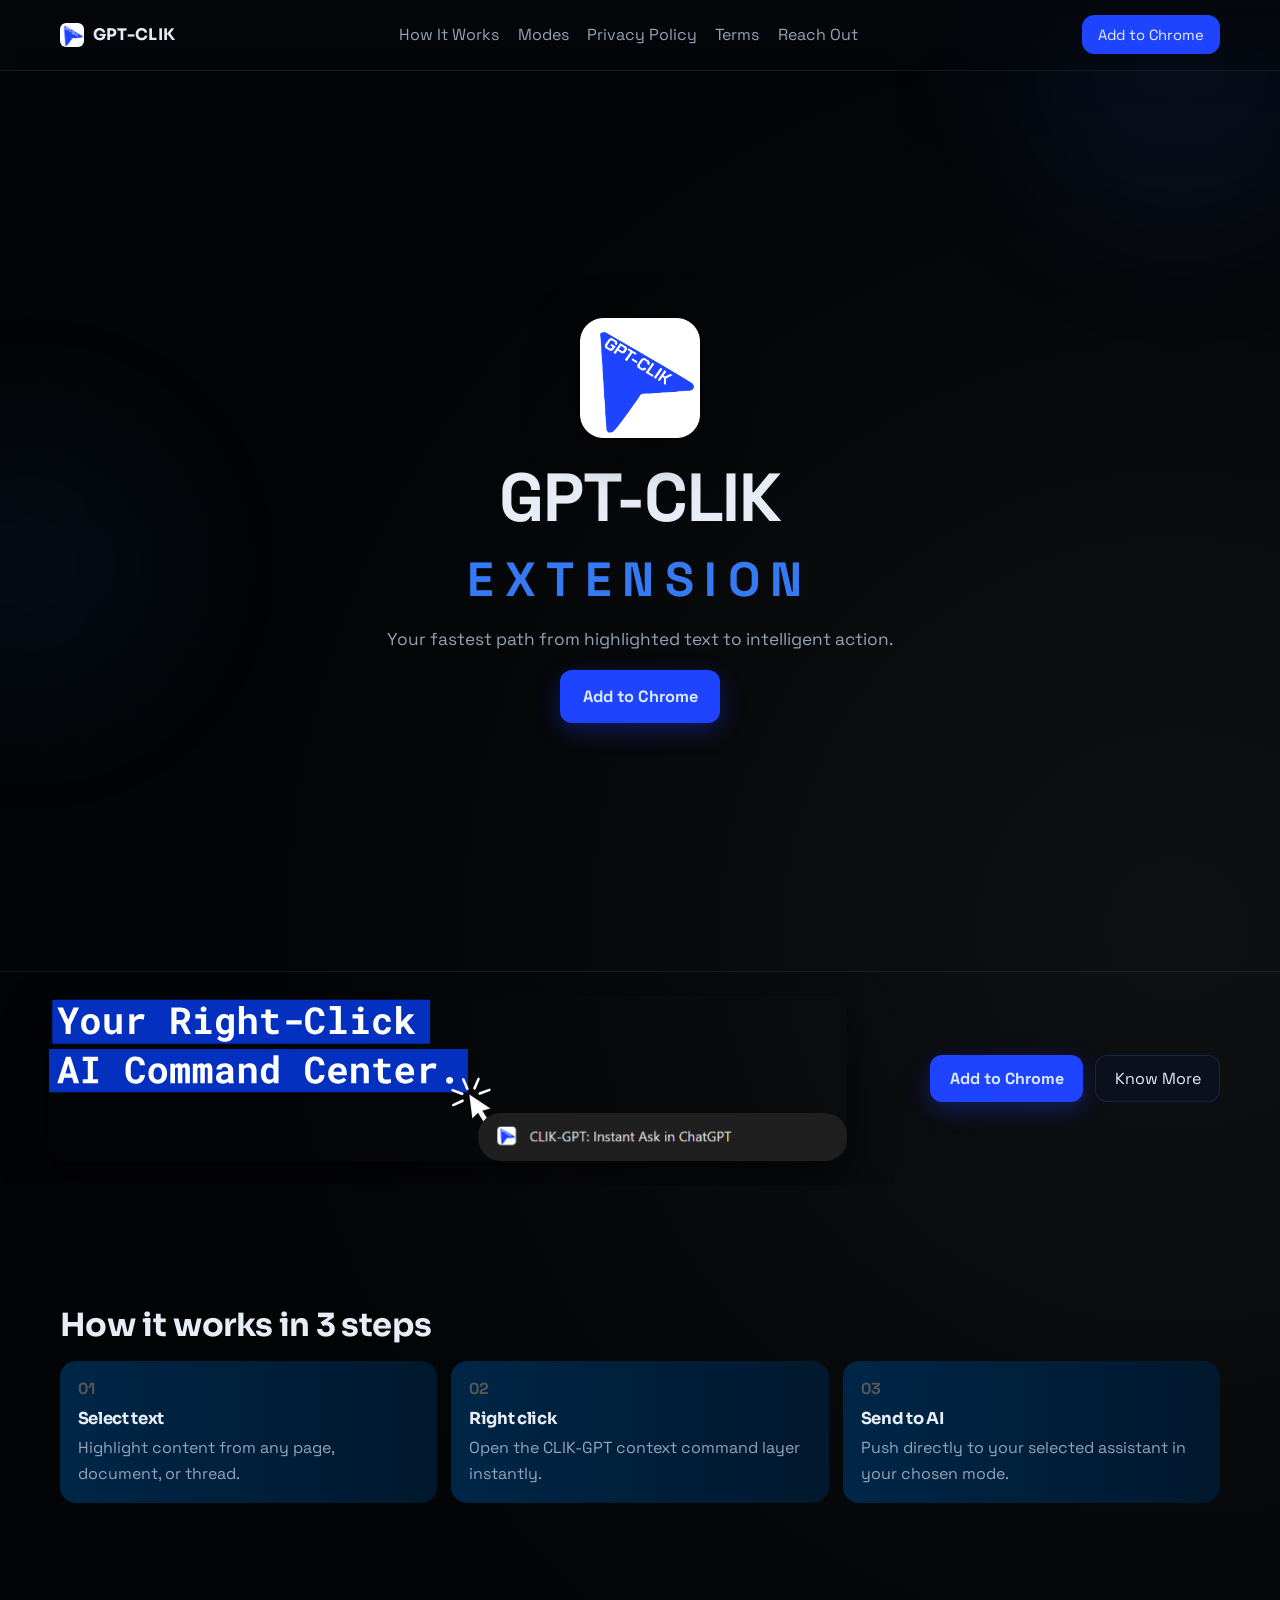
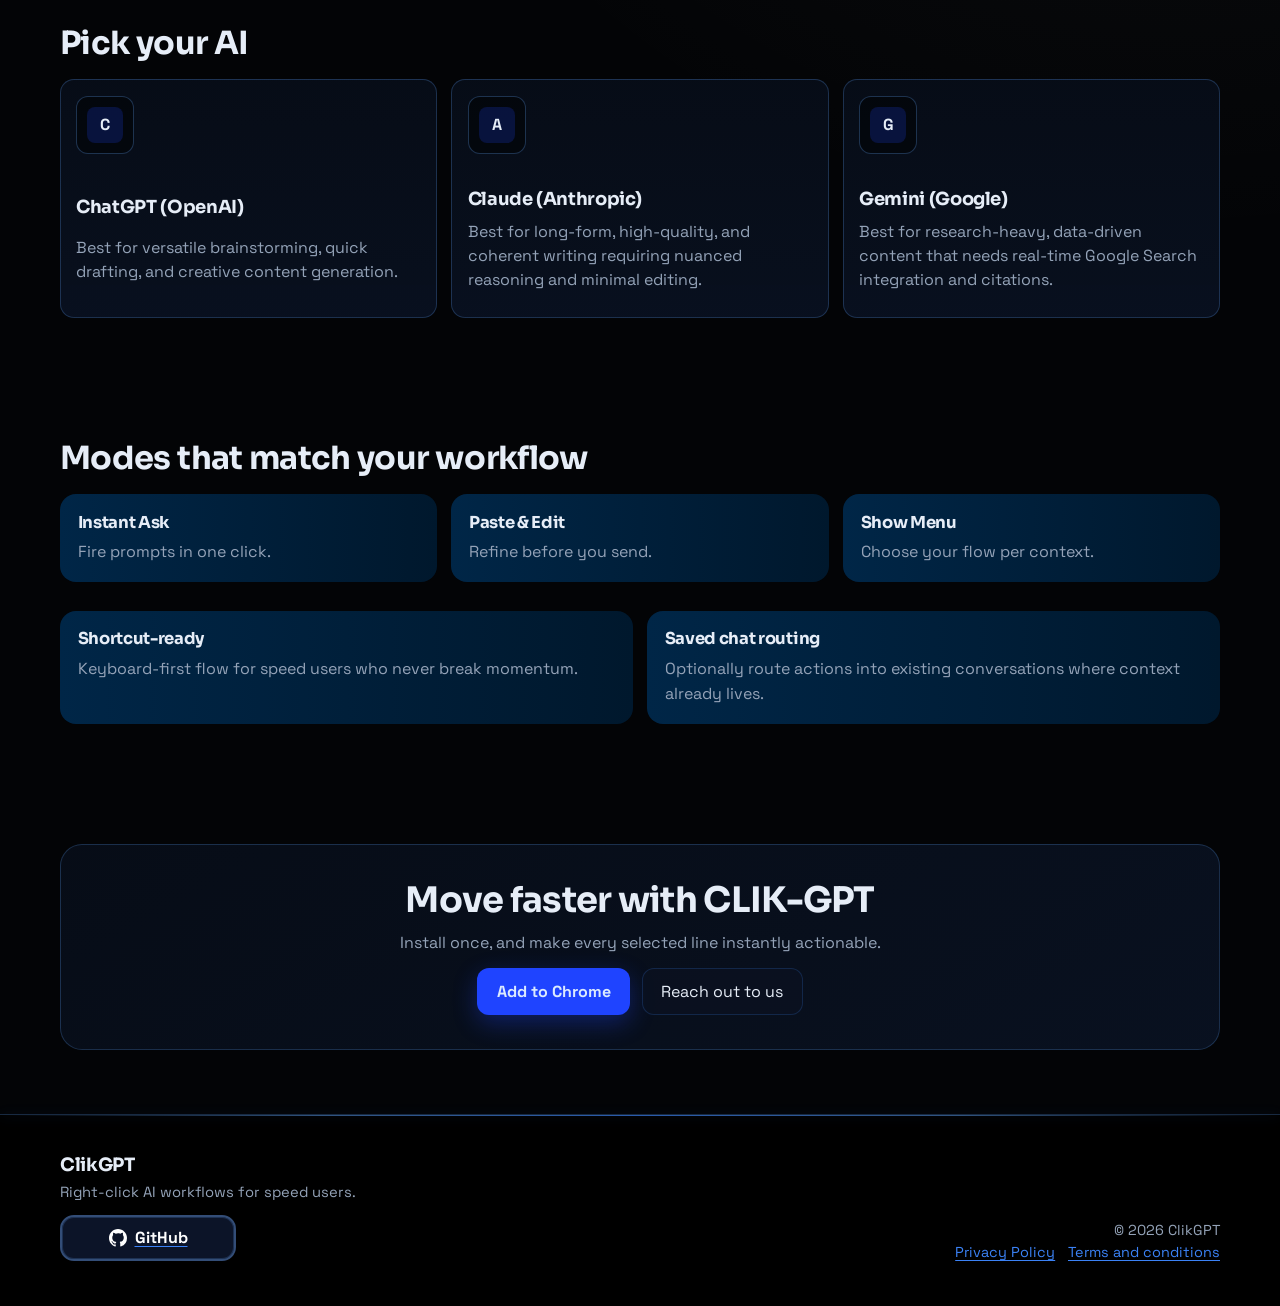
==== index.html @ 6835e2a3 "initial commit" ====
<!DOCTYPE html>
<html lang="en">
  <head>
    <meta charset="UTF-8" />
    <meta name="viewport" content="width=device-width, initial-scale=1.0" />
    <title>CLIK-GPT | Right-Click AI Command Center</title>
    <meta
      name="description"
      content="CLIK-GPT is a Chrome extension that turns selected text into instant AI actions. Select, right-click, and send to ChatGPT, Claude, or Gemini."
    />
    <link rel="preconnect" href="https://fonts.googleapis.com" />
    <link rel="preconnect" href="https://fonts.gstatic.com" crossorigin />
    <link
      href="https://fonts.googleapis.com/css2?family=Sora:wght@400;600;700;800&family=Space+Grotesk:wght@400;500;700&display=swap"
      rel="stylesheet"
    />
    <link rel="stylesheet" href="styles.css" />
  </head>
  <body>
    <div class="bg-orb bg-orb-top"></div>
    <div class="bg-orb bg-orb-mid"></div>

    <header class="site-header">
      <nav class="navbar wrap">
        <a class="brand" href="index.html" aria-label="CLIK-GPT Home">
          <img class="brand-logo" src="Group 8999.png" alt="GPT-CLIK" />
          GPT-CLIK
        </a>
        <div class="nav-links">
          <a href="index.html#how-it-works">How It Works</a>
          <a href="index.html#modes">Modes</a>
          <a href="privacy.html">Privacy Policy</a>
          <a href="terms.html">Terms</a>
          <a href="inquiry.html">Reach Out</a>
        </div>
        <a class="btn btn-nav" href="https://chrome.google.com/webstore" target="_blank" rel="noopener noreferrer">Add to Chrome</a>
      </nav>
    </header>

    <main id="top">
      <section class="intro-screen section-screen">
        <div class="intro-content reveal">
          <img class="intro-logo" src="Group 8999.png" alt="GPT-CLIK logo" />
          <p class="title1">GPT-CLIK</p>
          <p class="title2">EXTENSION</p>
          
          <p class="intro-tagline">
            Your fastest path from highlighted text to intelligent action.
          </p>
          <a class="btn btn-primary btn-lg" href="https://chrome.google.com/webstore" target="_blank" rel="noopener noreferrer">Add to Chrome</a>
        </div>
      </section>

      <section class="split-screen section-screen" aria-labelledby="hero-title">
        <div class="split-grid wrap">
          <div class="right-action-demo reveal">
            <img src="Group 143.svg" alt="GPT-CLIK right-click action demo" onerror="this.src='Group 8999.png'" />
            </div>

        
           
            <div class="cta-row reveal stagger-3">
              <a class="btn btn-primary" href="https://chrome.google.com/webstore" target="_blank" rel="noopener noreferrer">Add to Chrome</a>
              <a class="btn btn-ghost" href="#workflow"> Know More</a>
            </div>

           
          </div>
      </section>

      <section id="workflow" class="panel wrap">
        <div class="panel-head reveal">
          <h3>How it works in 3 steps</h3>
        </div>
        <div id="how-it-works" class="steps-grid">
          <article class="tile reveal stagger-1">
            <span class="step-index">01</span>
            <h4>Select text</h4>
            <p>Highlight content from any page, document, or thread.</p>
          </article>
          <article class="tile reveal stagger-2">
            <span class="step-index">02</span>
            <h4>Right click</h4>
            <p>Open the CLIK-GPT context command layer instantly.</p>
          </article>
          <article class="tile reveal stagger-3">
            <span class="step-index">03</span>
            <h4>Send to AI</h4>
            <p>Push directly to your selected assistant in your chosen mode.</p>
          </article>
        </div>
      </section>

      <section class="panel wrap reveal" id="pick-ai">
        <div class="panel-head">
          <h3>Pick your AI</h3>
        </div>
        <div class="ai-grid">
          <article class="ai-card">
            <div class="ai-logo-wrap">
              <img src="chatgpt-logo.png" alt="ChatGPT logo" onerror="this.style.display='none'; this.nextElementSibling.style.display='grid';" />
              <span class="ai-logo-fallback" style="display: none;">C</span>
            </div>
            <h4>ChatGPT (OpenAI)</h4>
            <p>Best for versatile brainstorming, quick drafting, and creative content generation.</p>
          </article>

          <article class="ai-card">
            <div class="ai-logo-wrap">
              <img src="claude-logo.png" alt="Claude logo" onerror="this.style.display='none'; this.nextElementSibling.style.display='grid';" />
              <span class="ai-logo-fallback" style="display: none;">A</span>
            </div>
            <h4>Claude (Anthropic)</h4>
            <p>Best for long-form, high-quality, and coherent writing requiring nuanced reasoning and minimal editing.</p>
          </article>

          <article class="ai-card">
            <div class="ai-logo-wrap">
              <img src="gemini-logo.png" alt="Gemini logo" onerror="this.style.display='none'; this.nextElementSibling.style.display='grid';" />
              <span class="ai-logo-fallback" style="display: none;">G</span>
            </div>
            <h4>Gemini (Google)</h4>
            <p>Best for research-heavy, data-driven content that needs real-time Google Search integration and citations.</p>
          </article>
        </div>
      </section>

      <section id="modes" class="panel wrap">
        <div class="panel-head reveal">
          <h3>Modes that match your workflow</h3>
        </div>
        <div class="modes-grid">
          <article class="tile feature reveal stagger-1">
            <h4>Instant Ask</h4>
            <p>Fire prompts in one click.</p>
          </article>
          <article class="tile feature reveal stagger-2">
            <h4>Paste &amp; Edit</h4>
            <p>Refine before you send.</p>
          </article>
          <article class="tile feature reveal stagger-3">
            <h4>Show Menu</h4>
            <p>Choose your flow per context.</p>
          </article>
        </div>
      </section>

      <section class="panel wrap highlights-grid">
        <article class="tile reveal stagger-1">
          <h4>Shortcut-ready</h4>
          <p>Keyboard-first flow for speed users who never break momentum.</p>
        </article>
        <article class="tile reveal stagger-2">
          <h4>Saved chat routing</h4>
          <p>Optionally route actions into existing conversations where context already lives.</p>
        </article>
      </section>

      
      

      <section id="reach-out" class="panel final-cta wrap reveal">
        <h3>Move faster with CLIK-GPT</h3>
        <p>Install once, and make every selected line instantly actionable.</p>
        <div class="cta-row cta-row-center">
          <a class="btn btn-primary" href="https://chrome.google.com/webstore" target="_blank" rel="noopener noreferrer">Add to Chrome</a>
          <a class="btn btn-ghost" href="inquiry.html">Reach out to us</a>
        </div>
      </section>
    </main>

    <footer class="site-footer">
      <div class="footer-inner wrap">
        <div class="footer-layout">
          <div class="footer-left">
            <h4>ClikGPT</h4>
            <p>Right-click AI workflows for speed users.</p>
            <div class="support-row">
              <a
                class="repo-star-btn"
                href="https://github.com/shouryashah05/GPT-CLIK-EXTENSION"
                target="_blank"
                rel="noopener noreferrer"
                aria-label="Open project on GitHub"
              >
                <svg class="repo-star-btn__icon" viewBox="0 0 16 16" aria-hidden="true">
                  <path d="M8 0C3.58 0 0 3.58 0 8c0 3.54 2.29 6.53 5.47 7.59.4.07.55-.17.55-.38 0-.19-.01-.82-.01-1.49-2.01.37-2.53-.49-2.69-.94-.09-.23-.48-.94-.82-1.13-.28-.15-.68-.52-.01-.53.63-.01 1.08.58 1.23.82.72 1.21 1.87.87 2.33.66.07-.52.28-.87.5-1.07-1.78-.2-3.64-.89-3.64-3.95 0-.87.31-1.59.82-2.15-.08-.2-.36-1.02.08-2.12 0 0 .67-.21 2.2.82a7.65 7.65 0 0 1 2-.27c.68 0 1.36.09 2 .27 1.53-1.04 2.2-.82 2.2-.82.44 1.1.16 1.92.08 2.12.51.56.82 1.27.82 2.15 0 3.07-1.87 3.75-3.65 3.95.29.25.54.73.54 1.48 0 1.07-.01 1.93-.01 2.19 0 .21.15.46.55.38A8.01 8.01 0 0 0 16 8c0-4.42-3.58-8-8-8Z" fill="currentColor"/>
                </svg>
                <span class="github">GitHub</span>
              </a>
              <div class="bmc-slot" aria-label="Buy me a coffee button">
                <script type="text/javascript" src="https://cdnjs.buymeacoffee.com/1.0.0/button.prod.min.js" data-name="bmc-button" data-slug="shouryashah" data-color="#FFDD00" data-emoji="" data-font="Poppins" data-text="Buy me a coffee" data-outline-color="#000000" data-font-color="#000000" data-coffee-color="#ffffff"></script>
              </div>
            </div>
          </div>

          <div class="footer-right-meta">
            <p>© 2026 ClikGPT</p>
            <div class="footer-legal-links">
              <a href="privacy.html">Privacy Policy</a>
              <a href="terms.html">Terms and conditions</a>
            </div>
          </div>
        </div>
      </div>
    </footer>

    <script src="script.js"></script>
  </body>
</html>
---- styles.css ----
:root {
  --bg: #030406;
  --surface: #070d18;
  --surface-elev: #0a1324;
  --accent: #2563eb;
  --accent-soft: #3b82f6;
  --highlight: rgba(96, 165, 250, 0.28);
  --text-main: #e6edf7;
  --text-muted: #94a3b8;
  --line: rgba(59, 130, 246, 0.2);
}

* {
  box-sizing: border-box;
}

html {
  scroll-behavior: smooth;
}

body {
  margin: 0;
  min-height: 100%;
  background: radial-gradient(circle at 8% 12%, rgba(0, 0, 0, 0.1), transparent 34%),
    radial-gradient(circle at 92% 32%, rgba(213, 217, 224, 0.06), transparent 40%), var(--bg);
  color: var(--text-main);
  font-family: "Space Grotesk", sans-serif;
  overflow-x: hidden;
}

h1,
h2,
h3,
h4 {
  margin: 0;
  font-family: "Sora", sans-serif;
  letter-spacing: -0.02em;
}

p {
  margin: 0;
}

a {
  color: inherit;
  text-decoration: none;
}

.wrap {
  width: min(1160px, 92vw);
  margin: 0 auto;
}

.section-screen {
  min-height: 100svh;
}

.bg-orb {
  position: fixed;
  z-index: -2;
  border-radius: 50%;
  filter: blur(70px);
  opacity: 0.6;
  pointer-events: none;
}

.bg-orb-top {
  width: 360px;
  height: 360px;
  background: rgba(37, 99, 235, 0.14);
  top: -120px;
  right: -80px;
}

.bg-orb-mid {
  width: 300px;
  height: 300px;
  background: rgba(59, 130, 246, 0.11);
  top: 46%;
  left: -120px;
}

.site-header {
  position: sticky;
  top: 0;
  z-index: 20;
  backdrop-filter: blur(10px);
  background: linear-gradient(to bottom, rgba(5, 7, 11, 0.9), rgba(5, 7, 11, 0.38));
  border-bottom: 1px solid rgba(148, 163, 184, 0.12);
}

.navbar {
  display: flex;
  align-items: center;
  justify-content: space-between;
  gap: 1rem;
  padding: 0.95rem 0;
}

.brand {
  display: inline-flex;
  gap: 0.55rem;
  align-items: center;
  font-family: "Sora", sans-serif;
  font-weight: 700;
  letter-spacing: 0.02em;
}

.brand-logo {
  width: 24px;
  height: 24px;
  object-fit: contain;
  border-radius: 6px;
}

.brand-dot {
  width: 10px;
  height: 10px;
  border-radius: 50%;
  background: var(--accent-soft);
  box-shadow: 0 0 0 8px rgba(96, 165, 250, 0.13);
}

.nav-links {
  display: inline-flex;
  gap: 1.15rem;
  color: var(--text-muted);
}

.nav-links a {
  transition: color 0.25s ease;
}

.nav-links a:hover {
  color: var(--text-main);
}

.btn {
  display: inline-flex;
  align-items: center;
  justify-content: center;
  border-radius: 12px;
  padding: 0.75rem 1.15rem;
  border: 1px solid transparent;
  transition: transform 0.25s ease, box-shadow 0.28s ease, border-color 0.28s ease,
    background-color 0.28s ease;
}

.btn:hover {
  transform: translateY(-2px);
}

.btn-primary {
  background: #1f44ff;
  color: #dbeafe;
  font-weight: 700;
  box-shadow: 0 8px 24px rgba(31, 68, 255, 0.32);
}

.btn-primary:hover {
  background: #2b4fff;
  box-shadow: 0 12px 28px rgba(31, 68, 255, 0.38);
}

.btn-ghost {
  border-color: var(--line);
  background: rgba(11, 18, 32, 0.75);
  color: var(--text-main);
}

.btn-ghost:hover {
  border-color: rgba(96, 165, 250, 0.36);
  box-shadow: 0 10px 25px rgba(59, 130, 246, 0.18);
}

.btn-nav {
  font-size: 0.92rem;
  padding: 0.6rem 0.95rem;
  background: #1f44ff;
  border-color: #1f44ff;
}

.btn-lg {
  font-size: 1.02rem;
  padding: 0.95rem 1.35rem;
}

.intro-screen {
  display: grid;
  place-items: center;
  position: relative;
  text-align: center;
}

.intro-content {
  display: grid;
  gap: 1rem;
  justify-items: center;
}

.intro-logo {
  width: clamp(80px, 16vw, 120px);
  height: auto;
  object-fit: contain;
  filter: drop-shadow(0 12px 24px rgba(0, 0, 0, 0.5));
}

.logo-mark {
  width: 82px;
  height: 82px;
  border-radius: 24px;
  display: grid;
  place-items: center;
  font-family: "Sora", sans-serif;
  font-weight: 800;
  font-size: 2.1rem;
  background: linear-gradient(145deg, rgba(37, 99, 235, 0.2), rgba(3, 4, 6, 0.86));
  border: 1px solid rgba(59, 130, 246, 0.3);
  box-shadow: inset 0 0 25px rgba(37, 99, 235, 0.18), 0 18px 36px rgba(0, 0, 0, 0.58);
}

.intro-screen h1 {
  font-size: clamp(2.8rem, 8vw, 6.6rem);
}

.intro-sub {
  color: var(--accent-soft);
  font-weight: 700;
  letter-spacing: 0.08em;
  text-transform: uppercase;
}

.intro-tagline {
  max-width: 56ch;
  color: var(--text-muted);
  font-size: 1.08rem;
  line-height: 1.6;
}

.split-screen {
  display: block;
  padding: 1.4rem 0;
  border-top: 1px solid rgba(148, 163, 184, 0.12);
  overflow: hidden;
}

.split-screen.section-screen {
  min-height: auto;
}

.split-grid {
  display: grid;
  grid-template-columns: minmax(400px, 1.4fr) minmax(0, 0.6fr);
  align-items: center;
  gap: 1.4rem;
}



.split-visual {
  min-height: 100svh;
  padding: 1.2rem 0 1.2rem 1.2rem;
}

.split-visual img {
  width: 100%;
  height: calc(100svh - 2.4rem);
  object-fit: cover;
  border-radius: 22px;
  border: 1px solid rgba(96, 165, 250, 0.2);
  box-shadow: 0 30px 50px rgba(0, 0, 0, 0.48);
}

.split-content {
  min-height: 0;
  display: grid;
  gap: 1.15rem;
  align-content: center;
  justify-items: end;
  padding: 2.2rem;
  border: 1px solid rgba(148, 163, 184, 0.15);
  border-radius: 20px;
  background: linear-gradient(180deg, rgba(7, 13, 24, 0.9), rgba(10, 19, 36, 0.52));
}

.right-action-demo {
  display: flex;
  justify-content: flex-end;
  align-items: center;
}

.right-action-demo img {
  width: min(250%, 800px);
  max-height: 92svh;
  height: auto;
  object-fit: contain;
  border-radius: 16px;
  border: 1px solid rgba(0, 0, 0, 0.24);
  box-shadow: 0 20px 42px rgba(0, 0, 0, 0.55);
  transform: translateX(-1%);
}

.hero-title {
  font-size: clamp(2.2rem, 4.8vw, 3.5rem);
  line-height: 1.05;
}

.selection-sweep {
  position: relative;
  display: inline;
  z-index: 0;
}

.selection-sweep::before {
  content: "";
  position: absolute;
  inset: 62% -0.1em 0.04em;
  transform-origin: left;
  transform: scaleX(0);
  background: var(--highlight);
  z-index: -1;
  animation: sweep 2.6s ease 0.8s forwards;
}



.hero-copy {
  color: var(--text-muted);
  line-height: 1.7;
  max-width: 42ch;
}

.typing-line {
  color: var(--text-main);
  display: inline-flex;
  align-items: center;
  margin-top: 0.45rem;
}

.cursor {
  width: 0.08em;
  height: 1.2em;
  margin-left: 0.16em;
  background: var(--accent-soft);
  animation: blink 1s steps(1, end) infinite;
}

@keyframes blink {

  0%,
  48% {
    opacity: 1;
  }

  50%,
  100% {
    opacity: 0;
  }
}

.cta-row {
  display: flex;
  flex-wrap: wrap;
  gap: 0.75rem;
  width: 100%;
  justify-content: flex-end;
}

.cta-row-center {
  justify-content: center;
}

.context-card {
  margin-top: 0.4rem;
  border-radius: 16px;
  padding: 1rem;
  background: linear-gradient(170deg, rgba(7, 13, 24, 0.95), rgba(3, 4, 6, 0.96));
  border: 1px solid rgba(16, 16, 16, 0.24);
  box-shadow: 0 16px 35px rgba(37, 99, 235, 0.14);
}

.context-header {
  font-size: 0.92rem;
  color: var(--accent-soft);
  margin-bottom: 0.55rem;
}

.context-card ul {
  list-style: none;
  margin: 0;
  padding: 0;
  display: grid;
  gap: 0.5rem;
}

.context-card li {
  padding: 0.68rem 0.78rem;
  border-radius: 10px;
  background: rgba(15, 23, 42, 0.72);
  border: 1px solid rgba(148, 163, 184, 0.22);
  transition: transform 0.22s ease, border-color 0.22s ease, box-shadow 0.22s ease;
}

.context-card li:hover {
  transform: translateY(-2px);
  border-color: rgba(96, 165, 250, 0.38);
  box-shadow: 0 6px 16px rgba(96, 165, 250, 0.18);
}

.panel {
  margin-top: 1.8rem;
  margin-bottom: 1.8rem;
}

.panel-head {
  margin-bottom: 1rem;

}

.panel-head h3 {
  font-size: clamp(1.45rem, 2.8vw, 2rem);
  margin-top: 120px;
}

.steps-grid,
.modes-grid,
.highlights-grid {
  display: grid;
  gap: 0.9rem;
}

.steps-grid {
  grid-template-columns: repeat(3, minmax(0, 1fr));
}

.modes-grid {
  grid-template-columns: repeat(3, minmax(0, 1fr));
}

.highlights-grid {
  grid-template-columns: repeat(2, minmax(0, 1fr));
}

.tile {
  padding: 1.1rem;
  border-radius: 16px;
  background: linear-gradient(to right, #002647, #00182d);

  transition: transform 0.25s ease, border-color 0.25s ease, box-shadow 0.25s ease;
}

.tile:hover {
  transform: translateY(-4px);
  border-color: rgba(96, 165, 250, 0.38);
  box-shadow: 0 16px 28px rgba(59, 130, 246, 0.13);
}

.step-index {
  display: inline-block;
  margin-bottom: 0.55rem;
  font-weight: 700;
  color: rgb(88, 88, 88);
}

.tile h4 {
  margin-bottom: 0.4rem;
  font-size: 1.03rem;
}

.tile p {
  color: var(--text-muted);
  line-height: 1.58;
}

.ai-strip {
  display: flex;
  align-items: center;
  justify-content: space-between;
  gap: 0.75rem;
  border: 1px solid rgba(96, 165, 250, 0.22);
  border-radius: 16px;
  padding: 0.9rem 1rem;
  background: rgba(7, 13, 24, 0.72);
}

.ai-grid {
  display: grid;
  grid-template-columns: repeat(3, minmax(0, 1fr));
  gap: 0.9rem;
}

.ai-card {
  border-radius: 14px;
  border: 1px solid rgba(96, 165, 250, 0.24);
  background: linear-gradient(180deg, rgba(7, 13, 24, 0.95), rgba(10, 19, 36, 0.82));
  padding: 0.95rem;
  display: grid;
  gap: 0.6rem;
}

.ai-logo-wrap {
  width: 58px;
  height: 58px;
  border-radius: 12px;
  border: 1px solid rgba(96, 165, 250, 0.28);
  background: rgba(0, 0, 0, 0.45);
  display: grid;
  place-items: center;
}

.ai-logo-wrap img {
  width: 36px;
  height: 36px;
  object-fit: contain;
}

.ai-logo-fallback {
  width: 36px;
  height: 36px;
  border-radius: 8px;
  background: rgba(31, 68, 255, 0.2);
  color: var(--text-main);
  place-items: center;
  font-weight: 700;
}

.ai-card h4 {
  margin-top: 25px;
  font-size: 18px;
}

.ai-card p {
  margin-bottom: 10px;
  color: var(--text-muted);
  line-height: 1.5;
  font-size: 16px;

}

.ai-strip p {
  color: var(--text-muted);
}

.chip-row {
  display: flex;
  flex-wrap: wrap;
  gap: 0.55rem;
}

.chip {
  border-radius: 999px;
  padding: 0.43rem 0.82rem;
  border: 1px solid rgba(96, 165, 250, 0.28);
  background: rgba(59, 130, 246, 0.1);
}

.privacy-strip {
  border: 1px solid rgba(96, 165, 250, 0.2);
  border-radius: 16px;
  background: rgba(7, 13, 24, 0.78);
  padding: 0.95rem 1rem;
  color: var(--text-muted);
}

.final-cta {
  text-align: center;
  border: 1px solid rgba(96, 165, 250, 0.22);
  border-radius: 22px;
  padding: 2.1rem 1.2rem;
  margin-top: 120px;
  background: linear-gradient(150deg, rgba(7, 13, 24, 0.95), rgba(10, 19, 36, 0.88));
}

.final-cta h3 {
  font-size: clamp(1.5rem, 3.2vw, 2.2rem);
  margin-bottom: 0.6rem;
}

.final-cta p {
  color: var(--text-muted);
  margin-bottom: 0.95rem;
}

.site-footer {
  position: relative;
  color: var(--text-muted);
  background: #000000;
  margin-top: 4rem;
  border-top: 1px solid rgba(96, 165, 250, 0.25);
}

.site-footer::before {
  content: "";
  position: absolute;
  top: 0;
  left: 0;
  right: 0;
  height: 1px;
  background: linear-gradient(90deg,
      transparent 0%,
      rgba(96, 165, 250, 0.5) 25%,
      rgba(59, 130, 246, 0.7) 50%,
      rgba(96, 165, 250, 0.5) 75%,
      transparent 100%);
  box-shadow: 0 0 12px rgba(59, 130, 246, 0.3);
}

.footer-inner {
  padding: 2.4rem 0 2.8rem;
  display: grid;
  gap: 1rem;
}

.footer-layout {
  display: grid;
  grid-template-columns: 1fr auto;
  align-items: end;
  gap: 1.5rem;
}

.footer-left {
  display: flex;
  flex-direction: column;
  gap: 0.4rem;
}

.footer-left h4 {
  margin: 0;
  color: var(--text-main);
  font-size: 1.15rem;
}

.footer-left p {
  margin: 0;
  font-size: 0.92rem;
}

.footer-right-meta {
  margin-left: auto;
  display: grid;
  gap: 0.25rem;
  justify-items: end;
  text-align: right;
  font-size: 0.9rem;
}

.footer-legal-links {
  display: inline-flex;
  flex-wrap: wrap;
  gap: 0.8rem;
}

.support-row {
  display: flex;
  align-items: center;
  gap: 10px;
  flex-wrap: wrap;
  justify-content: flex-start;
  margin-top: 0.5rem;
}

.repo-star-btn {
  display: inline-flex;
  align-items: center;
  justify-content: center;
  gap: 8px;
  width: 176px;
  min-height: 46px;
  border-radius: 14px;
  text-decoration: none;
  font-size: 16px;
  font-weight: 700;
  padding: 10px 14px;
  transition: transform 120ms ease, box-shadow 120ms ease, filter 120ms ease;
}

.bmc-btn {
  width: auto !important;
  max-width: none !important;
}

.repo-star-btn {
  border: 2px solid #334d77;
  background: #0c1428;
  color: #ffffff;
  box-shadow: inset 0 0 0 1px rgba(96, 165, 250, 0.2);
}

.repo-star-btn:hover {
  transform: translateY(-1px);
  box-shadow: 0 8px 20px rgba(12, 20, 40, 0.34);
  border-color: #4b668f;
}

.repo-star-btn__icon {
  width: 18px;
  height: 18px;
  color: white;
  flex: 0 0 auto;
}

.github {
  text-decoration: none;
  color: rgb(255, 255, 255);
}

.bmc-slot {
  display: inline-block;
  overflow: visible;
}

.bmc-slot .bmc-btn,
.bmc-btn {
  width: auto !important;
  max-width: none !important;
  overflow: visible !important;
  white-space: nowrap !important;
}

.site-footer a {
  color: var(--accent-soft);
  text-decoration: underline;
  text-underline-offset: 0.18em;
}

.site-footer a:hover {
  color: #bfd9ff;
}

.reveal {
  opacity: 0;
  transform: translateY(26px);
  transition: opacity 0.7s ease, transform 0.7s ease;
}

.reveal.visible {
  opacity: 1;
  transform: translateY(0);
}

.stagger-1 {
  transition-delay: 0.08s;
}

.stagger-2 {
  transition-delay: 0.16s;
}

.stagger-3 {
  transition-delay: 0.24s;
}

.stagger-4 {
  transition-delay: 0.3s;
}

@media (max-width: 1100px) {
  .split-grid {
    grid-template-columns: 1fr;
    gap: 1rem;
  }

  .right-action-demo {
    order: -1;
  }

  .right-action-demo img {
    width: min(100%, 486px);
    max-height: 62svh;
    transform: none;
  }

  .split-content {
    min-height: auto;
    padding-bottom: 2rem;
    justify-items: start;
  }

  .steps-grid,
  .modes-grid {
    grid-template-columns: 1fr;
  }

  .ai-grid {
    grid-template-columns: 1fr;
  }
}

@media (max-width: 760px) {
  .navbar {
    flex-wrap: wrap;
  }

  .nav-links {
    order: 3;
    width: 100%;
    justify-content: space-between;
    font-size: 0.94rem;
  }

  .highlights-grid {
    grid-template-columns: 1fr;
  }

  .footer-inner {
    gap: 0.6rem;
  }

  .footer-layout {
    grid-template-columns: 1fr;
    align-items: start;
  }

  .footer-right-meta {
    margin-left: 0;
    justify-items: start;
    text-align: left;
  }

  .support-row {
    justify-content: flex-start;
  }

  .split-content {
    padding: 1.3rem;
  }

  .title1 {
    font-size: clamp(2.3rem, 14vw, 4rem);
  }
}

.title1 {
  font-size: 68px;
  font-weight: 900;
  color: var(--text-main);
  letter-spacing: -0.02em;
}

.title2 {
  margin-top: -0.5rem;
  color: #357af3;
  font-size: 48px;
  font-weight: 900;
  letter-spacing: 0.22em;
  text-transform: uppercase;
}

.tile2 {
  font-size: 62px;
  background: linear-gradient(180deg, rgba(11, 18, 32, 0.95), rgba(15, 23, 42, 0.8));
  border: 1px solid rgba(148, 163, 184, 0.17);
  transition: transform 0.25s ease, border-color 0.25s ease, box-shadow 0.25s ease;
}
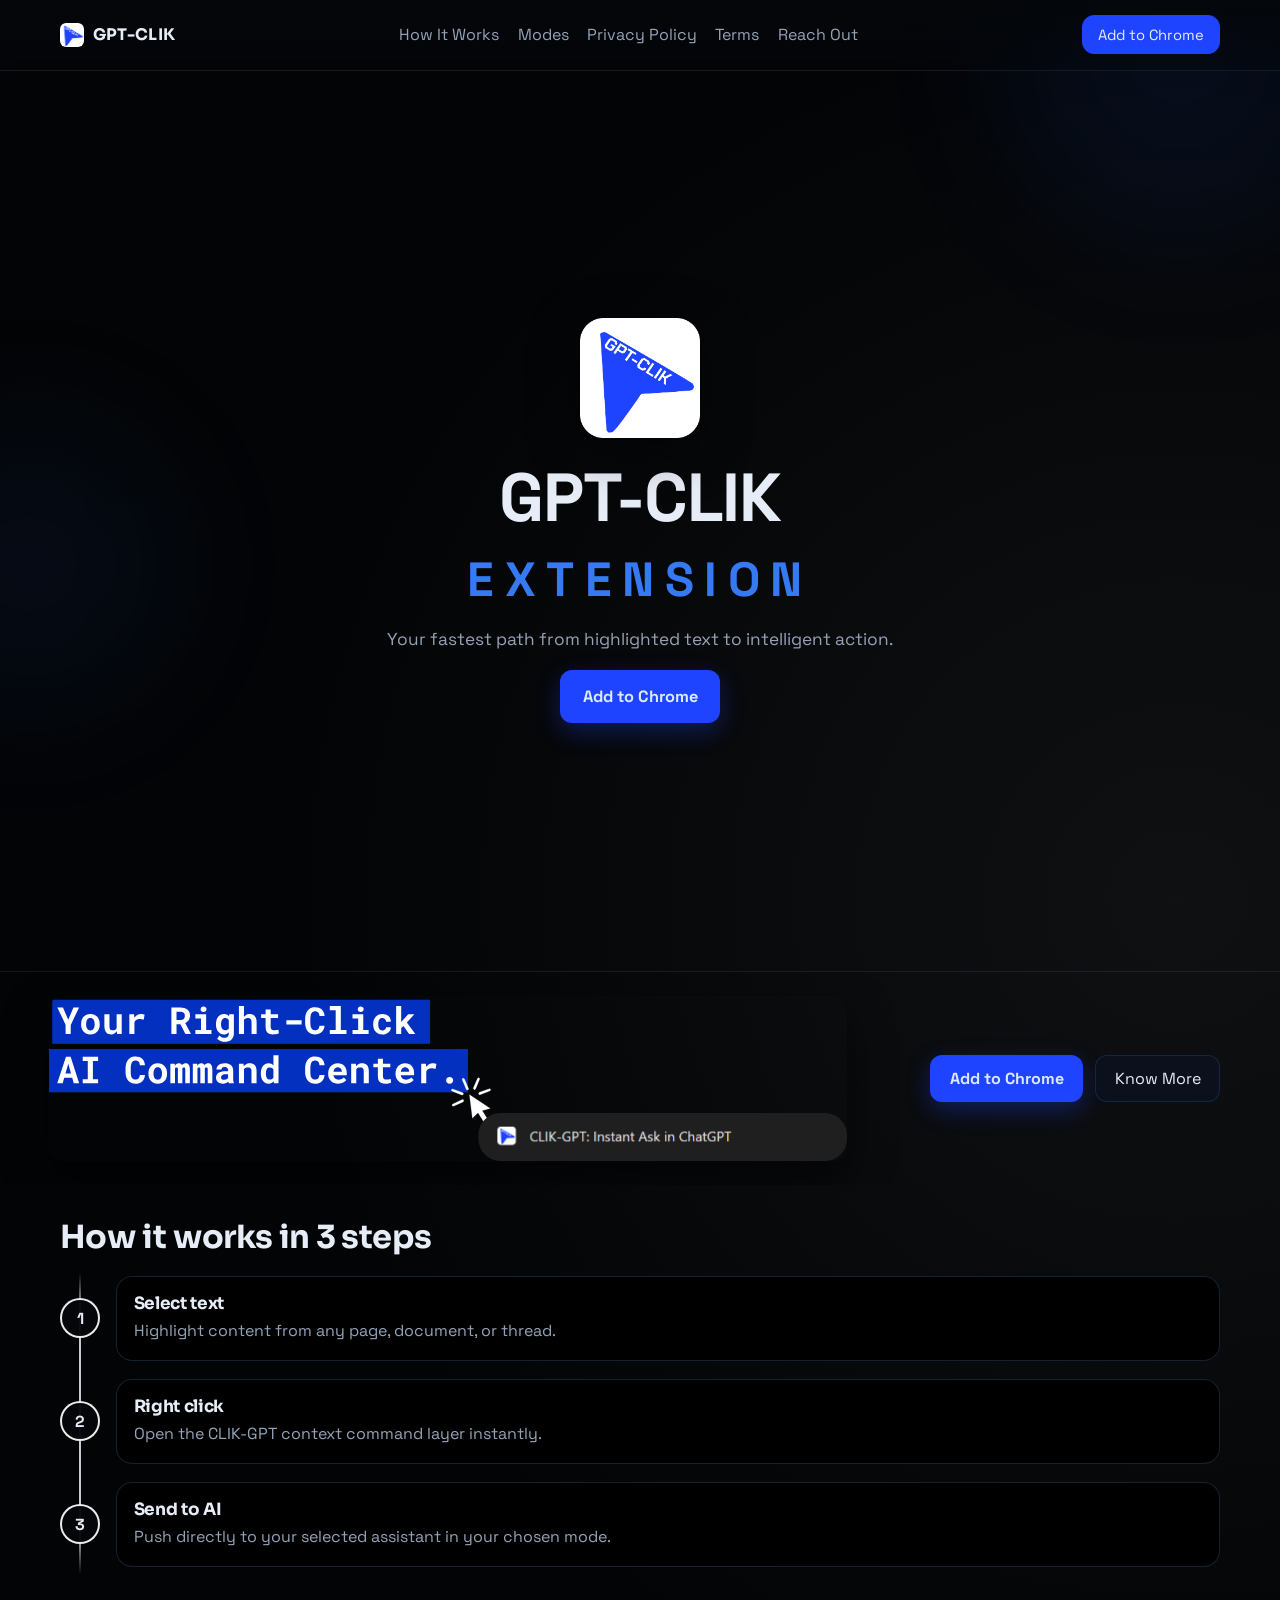
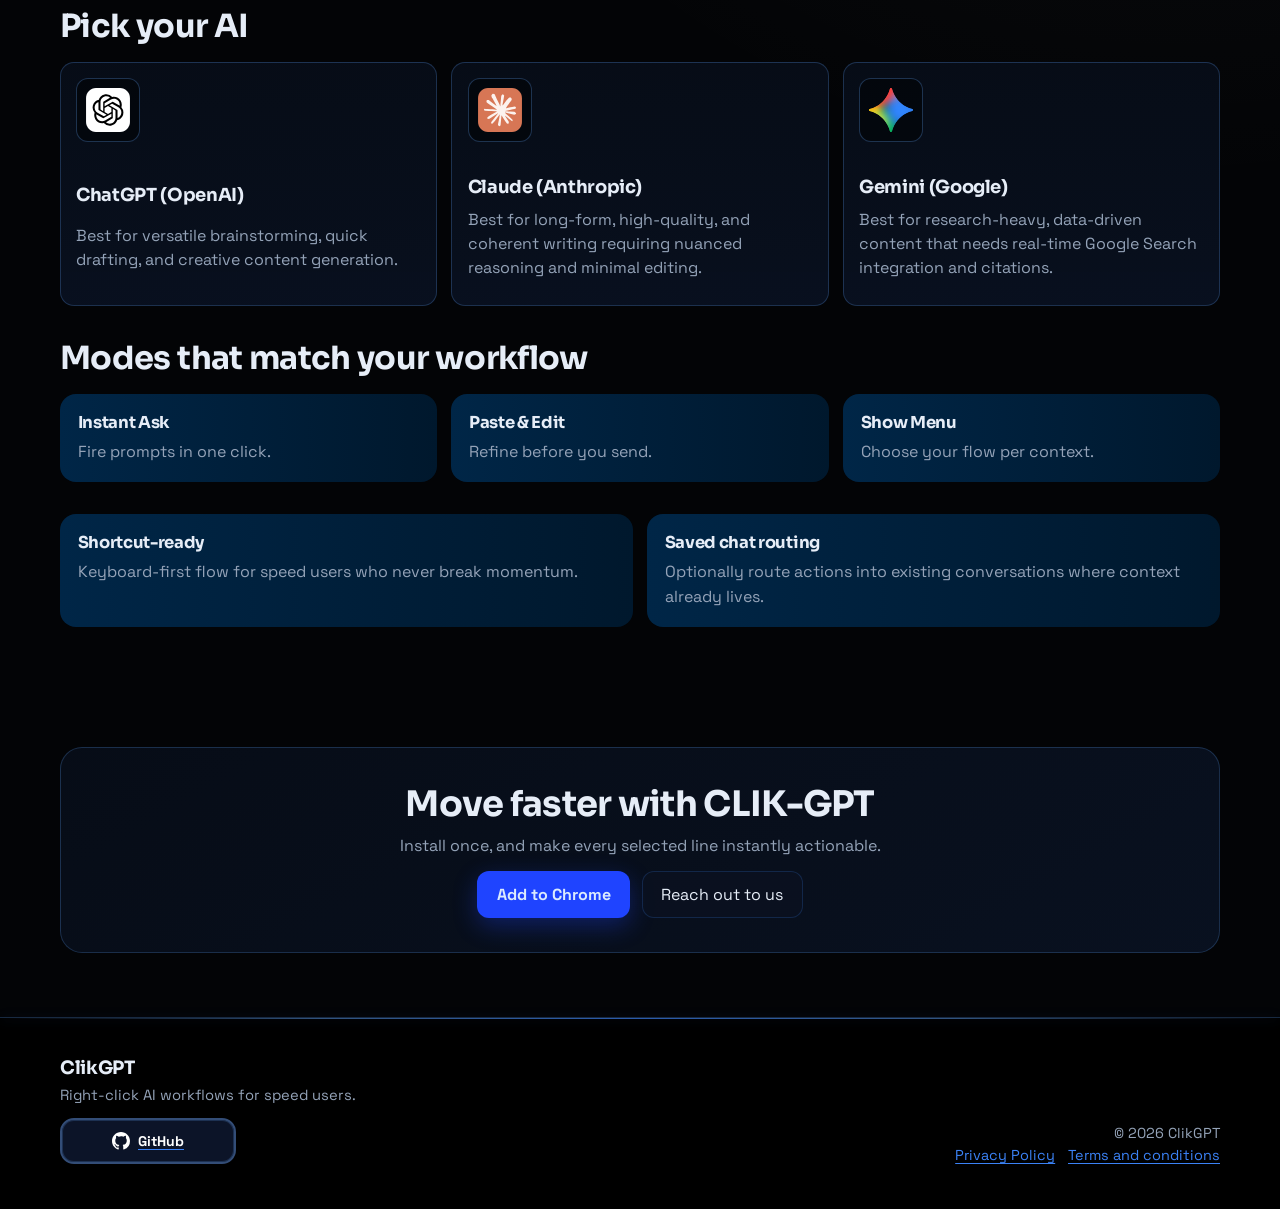
==== commit f94c2484: "Update landing page UI" ====
--- a/index.html
+++ b/index.html
@@ -72,21 +72,29 @@
         <div class="panel-head reveal">
           <h3>How it works in 3 steps</h3>
         </div>
-        <div id="how-it-works" class="steps-grid">
-          <article class="tile reveal stagger-1">
-            <span class="step-index">01</span>
-            <h4>Select text</h4>
-            <p>Highlight content from any page, document, or thread.</p>
-          </article>
-          <article class="tile reveal stagger-2">
-            <span class="step-index">02</span>
-            <h4>Right click</h4>
-            <p>Open the CLIK-GPT context command layer instantly.</p>
-          </article>
-          <article class="tile reveal stagger-3">
-            <span class="step-index">03</span>
-            <h4>Send to AI</h4>
-            <p>Push directly to your selected assistant in your chosen mode.</p>
+        <div id="how-it-works" class="timeline-wrap">
+          <article class="timeline-step reveal stagger-1">
+            <span class="timeline-marker">1</span>
+            <div class="timeline-card">
+              <h4>Select text</h4>
+              <p>Highlight content from any page, document, or thread.</p>
+            </div>
+          </article>
+
+          <article class="timeline-step reveal stagger-2">
+            <span class="timeline-marker">2</span>
+            <div class="timeline-card">
+              <h4>Right click</h4>
+              <p>Open the CLIK-GPT context command layer instantly.</p>
+            </div>
+          </article>
+
+          <article class="timeline-step reveal stagger-3">
+            <span class="timeline-marker">3</span>
+            <div class="timeline-card">
+              <h4>Send to AI</h4>
+              <p>Push directly to your selected assistant in your chosen mode.</p>
+            </div>
           </article>
         </div>
       </section>
@@ -98,7 +106,7 @@
         <div class="ai-grid">
           <article class="ai-card">
             <div class="ai-logo-wrap">
-              <img src="chatgpt-logo.png" alt="ChatGPT logo" onerror="this.style.display='none'; this.nextElementSibling.style.display='grid';" />
+              <img src="chatgpt-icon.svg" alt="ChatGPT logo" onerror="this.style.display='none'; this.nextElementSibling.style.display='grid';" />
               <span class="ai-logo-fallback" style="display: none;">C</span>
             </div>
             <h4>ChatGPT (OpenAI)</h4>
@@ -107,7 +115,7 @@
 
           <article class="ai-card">
             <div class="ai-logo-wrap">
-              <img src="claude-logo.png" alt="Claude logo" onerror="this.style.display='none'; this.nextElementSibling.style.display='grid';" />
+              <img src="claude-ai-icon.svg" alt="Claude logo" onerror="this.style.display='none'; this.nextElementSibling.style.display='grid';" />
               <span class="ai-logo-fallback" style="display: none;">A</span>
             </div>
             <h4>Claude (Anthropic)</h4>
@@ -116,7 +124,7 @@
 
           <article class="ai-card">
             <div class="ai-logo-wrap">
-              <img src="gemini-logo.png" alt="Gemini logo" onerror="this.style.display='none'; this.nextElementSibling.style.display='grid';" />
+              <img src="google-gemini-icon.svg" alt="Gemini logo" onerror="this.style.display='none'; this.nextElementSibling.style.display='grid';" />
               <span class="ai-logo-fallback" style="display: none;">G</span>
             </div>
             <h4>Gemini (Google)</h4>
--- a/styles.css
+++ b/styles.css
@@ -408,8 +408,8 @@
 }
 
 .panel {
-  margin-top: 1.8rem;
-  margin-bottom: 1.8rem;
+  margin-top: 2rem;
+  margin-bottom: 2rem;
 }
 
 .panel-head {
@@ -419,7 +419,69 @@
 
 .panel-head h3 {
   font-size: clamp(1.45rem, 2.8vw, 2rem);
-  margin-top: 120px;
+  margin-top: 0;
+}
+
+.timeline-wrap {
+  position: relative;
+  display: grid;
+  gap: 1.1rem;
+  padding: 0.2rem 0 0.4rem;
+}
+
+.timeline-wrap::before {
+  content: "";
+  position: absolute;
+  left: 19px;
+  top: 0;
+  bottom: 0;
+  width: 2px;
+  background: linear-gradient(
+    to bottom,
+    rgba(230, 237, 247, 0),
+    rgba(230, 237, 247, 0.85) 14%,
+    rgba(230, 237, 247, 0.85) 86%,
+    rgba(230, 237, 247, 0)
+  );
+}
+
+.timeline-step {
+  display: grid;
+  grid-template-columns: 40px minmax(0, 1fr);
+  align-items: center;
+  gap: 1rem;
+}
+
+.timeline-marker {
+  width: 40px;
+  height: 40px;
+  border-radius: 50%;
+  border: 2px solid rgba(255, 255, 255, 0.92);
+  background: rgba(5, 7, 11, 0.96);
+  color: var(--text-main);
+  display: grid;
+  place-items: center;
+  font-weight: 700;
+  position: relative;
+  z-index: 1;
+}
+
+.timeline-card {
+  border-radius: 16px;
+  border: 1px solid rgba(96, 165, 250, 0.2);
+  background: rgba(0, 0, 0, 0.92);
+  padding: 1rem 1.05rem;
+}
+
+.timeline-card h4 {
+  margin: 0 0 0.35rem;
+  font-size: 1.06rem;
+}
+
+.timeline-card p {
+  margin: 0;
+  color: var(--text-muted);
+  line-height: 1.55;
 }
 
 .steps-grid,
@@ -499,8 +561,8 @@
 }
 
 .ai-logo-wrap {
-  width: 58px;
-  height: 58px;
+  width: 64px;
+  height: 64px;
   border-radius: 12px;
   border: 1px solid rgba(96, 165, 250, 0.28);
   background: rgba(0, 0, 0, 0.45);
@@ -509,8 +571,8 @@
 }
 
 .ai-logo-wrap img {
-  width: 36px;
-  height: 36px;
+  width: 44px;
+  height: 44px;
   object-fit: contain;
 }
 
@@ -665,18 +727,15 @@
   justify-content: center;
   gap: 8px;
   width: 176px;
+  height: 46px;
   min-height: 46px;
   border-radius: 14px;
   text-decoration: none;
-  font-size: 16px;
+  font-size: 14px;
   font-weight: 700;
-  padding: 10px 14px;
+  padding: 8px 12px;
   transition: transform 120ms ease, box-shadow 120ms ease, filter 120ms ease;
-}
-
-.bmc-btn {
-  width: auto !important;
-  max-width: none !important;
+  white-space: nowrap;
 }
 
 .repo-star-btn {
@@ -705,16 +764,35 @@
 }
 
 .bmc-slot {
-  display: inline-block;
-  overflow: visible;
-}
-
-.bmc-slot .bmc-btn,
-.bmc-btn {
-  width: auto !important;
-  max-width: none !important;
-  overflow: visible !important;
+  width: 176px;
+  height: 46px;
+  min-height: 46px;
+  display: inline-flex;
+  align-items: center;
+  justify-content: center;
+  overflow: hidden;
+  border-radius: 14px;
+}
+
+.bmc-slot .bmc-btn {
+  width: 176px !important;
+  max-width: 176px !important;
+  min-width: 176px !important;
+  height: 46px !important;
+  min-height: 46px !important;
+  border-radius: 14px !important;
+  padding: 8px 12px !important;
+  display: inline-flex !important;
+  align-items: center !important;
+  justify-content: center !important;
+  text-align: center !important;
+  font-size: 13px !important;
+  line-height: 1.1 !important;
+  padding-left: 16px !important;
+  padding-right: 8px !important;
   white-space: nowrap !important;
+  overflow: hidden !important;
+  text-overflow: ellipsis !important;
 }
 
 .site-footer a {
@@ -779,6 +857,20 @@
   .steps-grid,
   .modes-grid {
     grid-template-columns: 1fr;
+  }
+
+  .timeline-wrap::before {
+    left: 16px;
+  }
+
+  .timeline-step {
+    grid-template-columns: 34px minmax(0, 1fr);
+  }
+
+  .timeline-marker {
+    width: 34px;
+    height: 34px;
+    font-size: 0.9rem;
   }
 
   .ai-grid {
